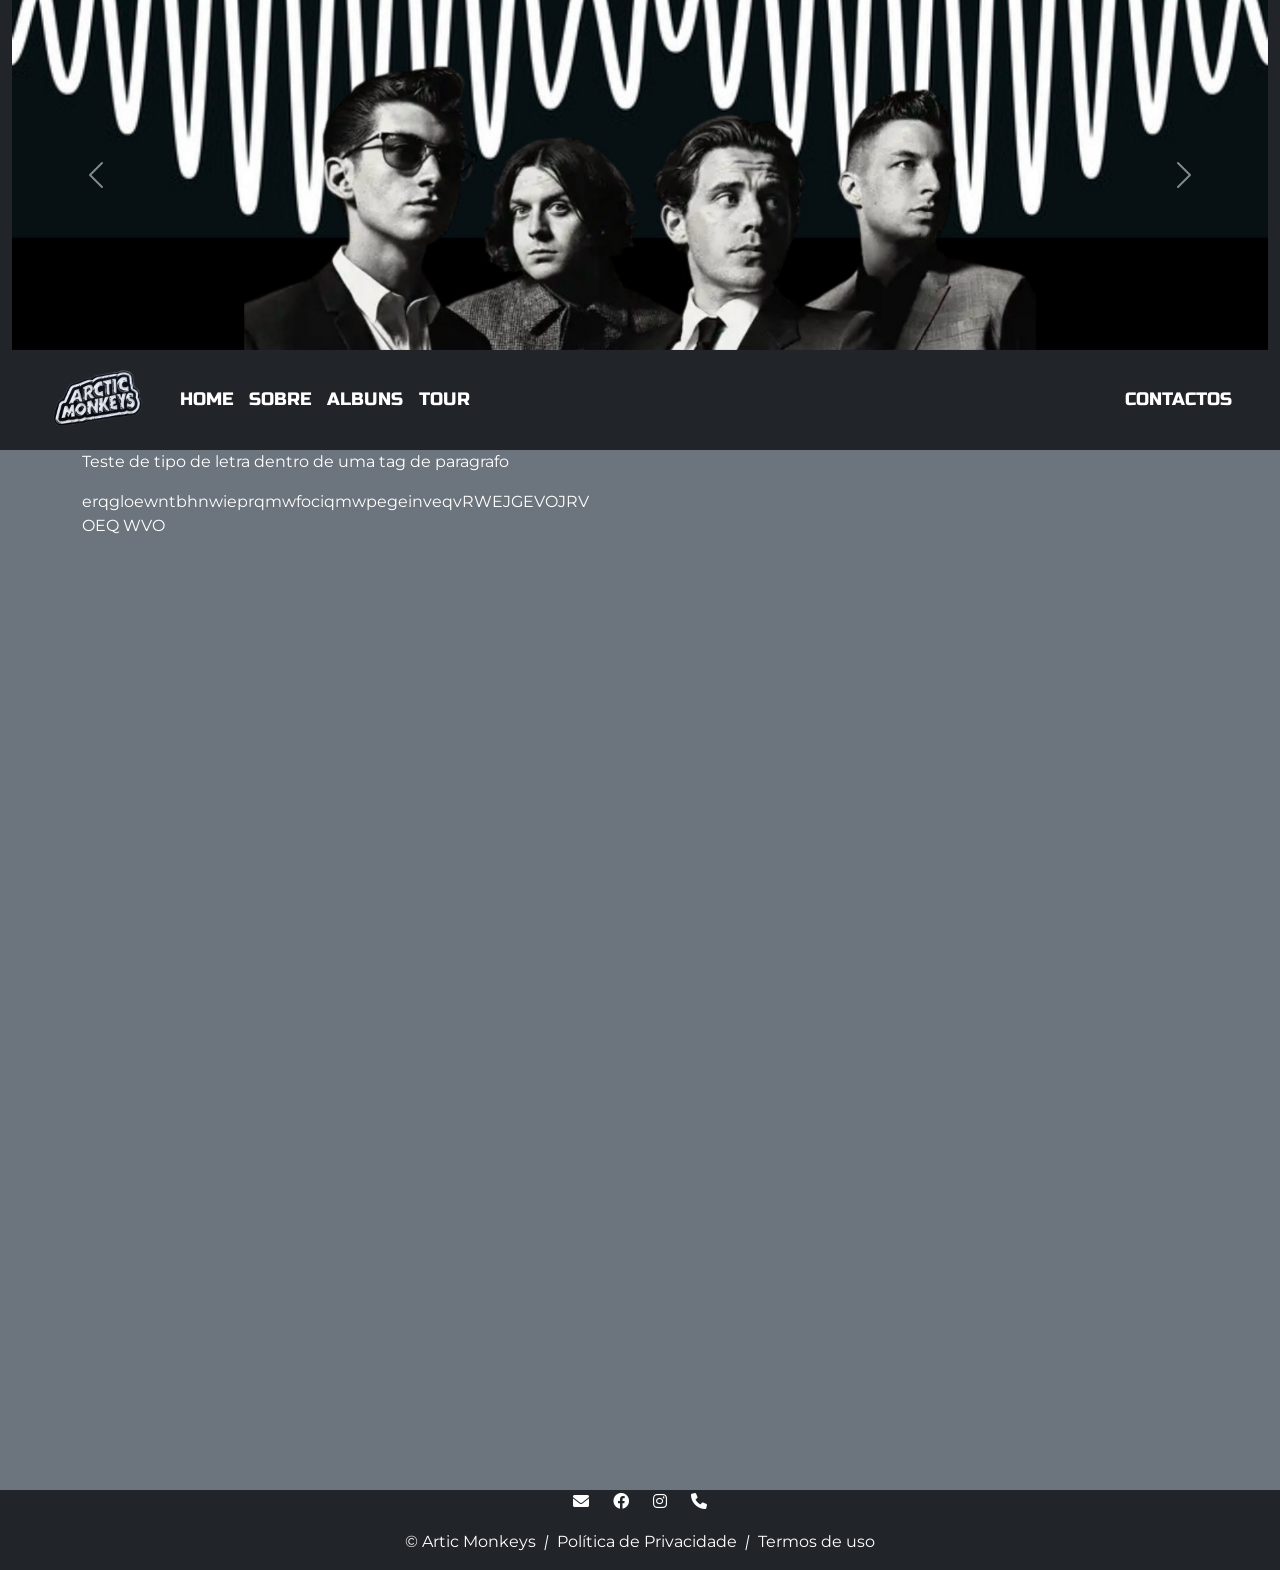
==== index.html @ 1185bc45 "Add files via upload" ====
<!DOCTYPE html>
<html lang="pt">
    <head>
        <meta charset="utf-8">
        <meta name="viewport" content="width=device-width, initial-scale=1.0">

        <title>Artic Monkeys</title>

        <link href="https://cdn.jsdelivr.net/npm/bootstrap@5.3.3/dist/css/bootstrap.min.css" rel="stylesheet" integrity="sha384-QWTKZyjpPEjISv5WaRU9OFeRpok6YctnYmDr5pNlyT2bRjXh0JMhjY6hW+ALEwIH" crossorigin="anonymous">
        <link rel="stylesheet" href="css/styles.css">
        <link href="https://cdnjs.cloudflare.com/ajax/libs/font-awesome/6.0.0-beta3/css/all.min.css" rel="stylesheet">
    </head>

    <body class="text-bg-secondary">

        <header>
            <div class="container-fluid bg-dark">
                <div class="row">
                    <div id="carouselAutoplaying" class="carousel slide" data-bs-ride="carousel">
                        <div class="carousel-inner">
                            <div class="carousel-item active">
                                <img src="imagens/artic-and-logo.jpeg" class="d-block w-100" alt="Sobre os Arctic Monkeys">
                            </div>
                            <div class="carousel-item">
                                <img src="imagens/Arctic-Monkeys-Album.jpeg" class="d-block w-100" alt="Arctic Monkeys Albuns">
                            </div>
                            <div class="carousel-item">
                                <img src="imagens/arctic-monkeys-alive.jpeg" class="d-block w-100" alt="Arctic Monkeys Tour">
                            </div>
                        </div>
                        <button class="carousel-control-prev" type="button" data-bs-target="#carouselAutoplaying" data-bs-slide="prev">
                            <span class="carousel-control-prev-icon" aria-hidden="true"></span>
                            <span class="visually-hidden">Previous</span>
                        </button>
                        <button class="carousel-control-next" type="button" data-bs-target="#carouselAutoplaying" data-bs-slide="next">
                            <span class="carousel-control-next-icon" aria-hidden="true"></span>
                            <span class="visually-hidden">Next</span>
                        </button>
                    </div>
                </div>
            </div>
        </header>
        <nav class="navbar navbar-expand-lg navbar-dark bg-dark py-0 sticky-top">
            <ul class="navbar-nav list-unstyled align-items-center ps-5 gap-3 w-100">
                <li class="nav-item"><a href="index.html" class="navbar-brand"><img src="imagens/arctic_monkeys_logo.png" alt="Logo" width="100"></a></li>
                <li class="nav-item"><a href="index.html" class="link-navbar">HOME</a></li>
                <li class="nav-item"><a href="sobre.html" class="link-navbar">SOBRE</a></li>
                <li class="nav-item"><a href="albuns.html" class="link-navbar">ALBUNS</a></li>
                <li class="nav-item"><a href="tour.html" class="link-navbar">TOUR</a></li>
                <li class="nav-item ms-auto me-5"><a href="contactos.html" class="link-navbar">CONTACTOS</a></li>
            </ul>
        </nav>
        
        <main class="container">
            <p>Teste de tipo de letra dentro de uma tag de paragrafo</p>
            <div style="width:300px; height:1000px;">erqgloewntbhnwieprqmwfociqmwpegeinveqvRWEJGEVOJRV OEQ WVO</div>
            
        </main>

        <footer class="bg-dark text-white">
            <div class="container-fluid text-center">
                <div class="flex-row">
                    <nav class="col-12">
                        <ul class="list-unstyled d-flex justify-content-center gap-4">
                            <li><a href="mailto:games_place@mail.com" aria-label="Enviar email"  class="navbar-brand"><i class='fas fa-envelope'></i></a></li>
                            <li><a href="https://www.facebook.com/" aria-label="Facebook"  class="navbar-brand"><i class='fab fa-facebook'></i></a></li>
                            <li><a href="https://www.instagram.com/" aria-label="Instagram"  class="navbar-brand"><i class='fab fa-instagram'></i></a></li>
                            <li><a href="https://wa.me/912345678" aria-label="Contacto telefónico"  class="navbar-brand"><i class="fas fa-phone"></i></a></li>
                        </ul>
                    </nav>
                </div>
            </div>
            <div class="container-fluid">
                <div class="flex-row">
                    <div class="col-12 d-inline-flex justify-content-center">
                        <p>&copy; Artic Monkeys </p>
                        <i class="px-2"> | </i>
                        <a href="#"  class="text-white text-decoration-none">Política de Privacidade </a>
                        <i class="px-2"> | </i>
                        <a href="#"  class="text-white text-decoration-none">Termos de uso</a>
                    </div>
                </div>
            </div>
        </footer>
        <!-- Scripts JavaScript do Bootstrap via CDN -->
        <script src="https://cdn.jsdelivr.net/npm/bootstrap@5.3.3/dist/js/bootstrap.bundle.min.js" integrity="sha384-YvpcrYf0tY3lHB60NNkmXc5s9fDVZLESaAA55NDzOxhy9GkcIdslK1eN7N6jIeHz" crossorigin="anonymous"></script>
    </body>
</html>
---- css/styles.css ----
@import url('https://fonts.googleapis.com/css2?family=Edu+SA+Hand:wght@400..700&family=Montserrat:ital,wght@0,100..900;1,100..900&family=Oswald:wght@200..700&family=Russo+One&display=swap');

/* Super base */
*{
    margin:0;
    padding:0;
    box-sizing: border-box;
}

body {
    font-family: 'Montserrat', cursive;
}

/*carousel do header*/

.carousel-item img {
    height: 350px;
    object-fit: cover;
}

/* Navbar */

.nav {
    position: sticky;
    z-index: 1030;
}

.link-navbar{
    font-family:"Russo One", sans-serif;
    font-size:1.1em;
    text-decoration: none;
    color:white;
    transition: color 0.3s ease, text-decoration 0.3s ease;
}

.link-navbar:hover{
    color:rgb(178, 34, 34);
    text-decoration:underline;
}
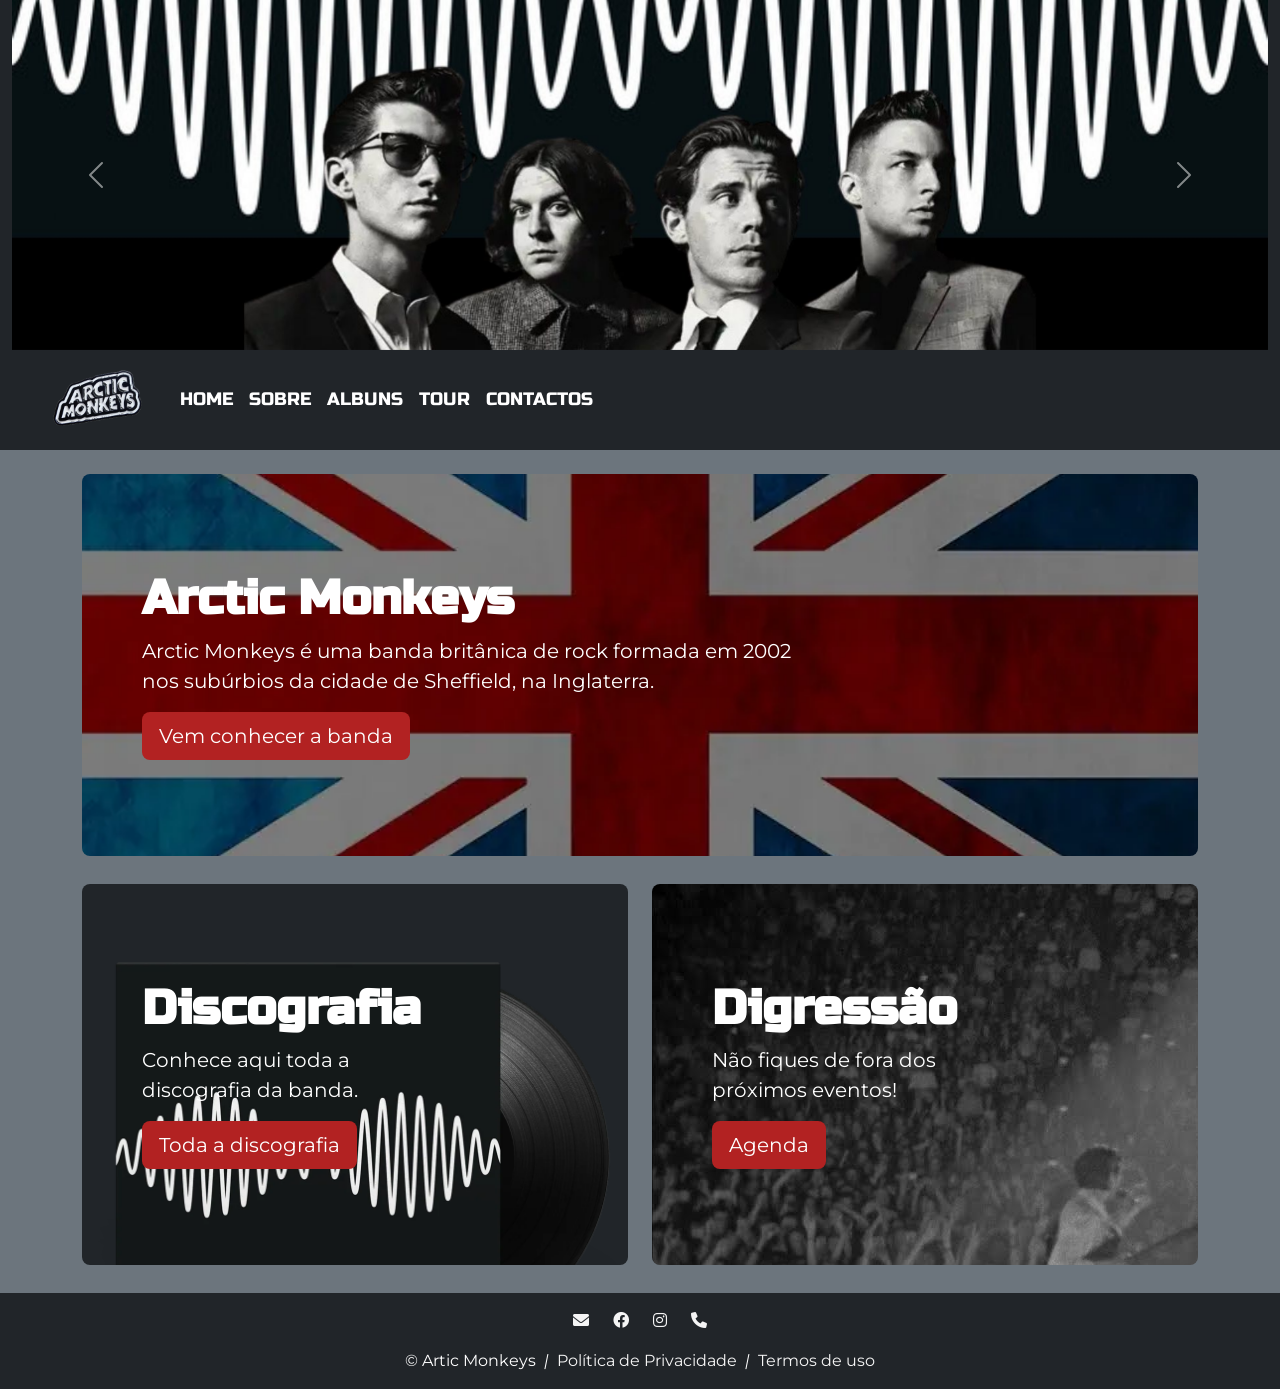
==== commit dacb5805: "index finalizado" ====
--- a/index.html
+++ b/index.html
@@ -40,6 +40,9 @@
                 </div>
             </div>
         </header>
+        <button class="menu-toggle" aria-label="Abrir Menu" aria-expanded="false">
+            <i class="fa fa-bars"></i>
+        </button>
         <nav class="navbar navbar-expand-lg navbar-dark bg-dark py-0 sticky-top">
             <ul class="navbar-nav list-unstyled align-items-center ps-5 gap-3 w-100">
                 <li class="nav-item"><a href="index.html" class="navbar-brand"><img src="imagens/arctic_monkeys_logo.png" alt="Logo" width="100"></a></li>
@@ -47,25 +50,58 @@
                 <li class="nav-item"><a href="sobre.html" class="link-navbar">SOBRE</a></li>
                 <li class="nav-item"><a href="albuns.html" class="link-navbar">ALBUNS</a></li>
                 <li class="nav-item"><a href="tour.html" class="link-navbar">TOUR</a></li>
-                <li class="nav-item ms-auto me-5"><a href="contactos.html" class="link-navbar">CONTACTOS</a></li>
+                <li class="nav-item"><a href="contactos.html" class="link-navbar">CONTACTOS</a></li>
             </ul>
         </nav>
         
-        <main class="container">
-            <p>Teste de tipo de letra dentro de uma tag de paragrafo</p>
-            <div style="width:300px; height:1000px;">erqgloewntbhnwieprqmwfociqmwpegeinveqvRWEJGEVOJRV OEQ WVO</div>
-            
+        <main>
+            <section id="sobre" class="container mt-4">
+                <div class="row">
+                    <div class="col-12">
+                        <div class="p-5 mb-4 bg-dark rounded-3" style="background-image: url(imagens/flag_dark.webp); background-size: cover; background-position: center;">
+                            <div class="container-fluid py-5">
+                                <h1 class="display-5 fw-bold">Arctic Monkeys</h1>
+                                <p class="col-md-8 fs-5">Arctic Monkeys é uma banda britânica de rock formada em 2002 nos subúrbios da cidade de Sheffield, na Inglaterra.</p>
+                                <a href="sobre.html"><button class="btn std-btn btn-lg" type="button">Vem conhecer a banda</button></a>
+                            </div>
+                        </div>
+                    </div>
+                </div>
+            </section>
+
+            <section id="trabalhos" class="container my-1">
+                <div class="row">
+                    <div class="col-12 col-lg-6">
+                        <div class="p-5 mb-4 bg-dark rounded-3" style="background-image:url(imagens/AMLP.webp); background-size:cover;">
+                            <div class="container-fluid py-5">
+                                <h1 class="display-5 fw-bold">Discografia</h1>
+                                <p class="col-md-8 fs-5">Conhece aqui toda a discografia da banda.</p>
+                                <a href="albuns.html"><button class="btn std-btn btn-lg" type="button">Toda a discografia</button></a>
+                            </div>
+                        </div>
+                    </div>
+                    <div class="col-12 col-lg-6">
+                        <div class="p-5 mb-4 rounded-3" style="background-image:url(imagens/concerto.jpeg);">
+                            <div class="container-fluid py-5">
+                                <h1 class="display-5 fw-bold">Digressão</h1>
+                                <p class="col-md-8 fs-5">Não fiques de fora dos próximos eventos!</p>
+                                <a href="tour.html"><button class="btn std-btn btn-lg" type="button">Agenda</button></a>
+                            </div>
+                        </div>
+                    </div>
+                </div>
+            </section>
         </main>
 
-        <footer class="bg-dark text-white">
+        <footer class="bg-dark text-white pt-3">
             <div class="container-fluid text-center">
                 <div class="flex-row">
                     <nav class="col-12">
                         <ul class="list-unstyled d-flex justify-content-center gap-4">
-                            <li><a href="mailto:games_place@mail.com" aria-label="Enviar email"  class="navbar-brand"><i class='fas fa-envelope'></i></a></li>
-                            <li><a href="https://www.facebook.com/" aria-label="Facebook"  class="navbar-brand"><i class='fab fa-facebook'></i></a></li>
-                            <li><a href="https://www.instagram.com/" aria-label="Instagram"  class="navbar-brand"><i class='fab fa-instagram'></i></a></li>
-                            <li><a href="https://wa.me/912345678" aria-label="Contacto telefónico"  class="navbar-brand"><i class="fas fa-phone"></i></a></li>
+                            <li><a href="mailto:games_place@mail.com" aria-label="Enviar email"><i class='fas fa-envelope'></i></a></li>
+                            <li><a href="https://www.facebook.com/" aria-label="Facebook" ><i class='fab fa-facebook'></i></a></li>
+                            <li><a href="https://www.instagram.com/" aria-label="Instagram"><i class='fab fa-instagram'></i></a></li>
+                            <li><a href="https://wa.me/912345678" aria-label="Contacto telefónico"><i class="fas fa-phone"></i></a></li>
                         </ul>
                     </nav>
                 </div>
@@ -75,9 +111,9 @@
                     <div class="col-12 d-inline-flex justify-content-center">
                         <p>&copy; Artic Monkeys </p>
                         <i class="px-2"> | </i>
-                        <a href="#"  class="text-white text-decoration-none">Política de Privacidade </a>
+                        <a href="#">Política de Privacidade </a>
                         <i class="px-2"> | </i>
-                        <a href="#"  class="text-white text-decoration-none">Termos de uso</a>
+                        <a href="#">Termos de uso</a>
                     </div>
                 </div>
             </div>
--- a/css/styles.css
+++ b/css/styles.css
@@ -11,6 +11,10 @@
     font-family: 'Montserrat', cursive;
 }
 
+h1, h2, h3, h4{
+    font-family: "Russo One", sans-serif;
+}
+
 /*carousel do header*/
 
 .carousel-item img {
@@ -19,6 +23,14 @@
 }
 
 /* Navbar */
+
+.menu-toggle {
+  display: none;
+  font-size: 24px;
+  background: none;
+  border: none;
+  cursor: pointer;
+}
 
 .nav {
     position: sticky;
@@ -37,3 +49,46 @@
     color:rgb(178, 34, 34);
     text-decoration:underline;
 }
+
+.margem-cabecalho{
+    margin-bottom:140px;
+}
+
+/* Footer */
+
+footer a{
+    color:whitesmoke;
+    text-decoration: none;
+    transition: color 0.3s ease;
+}
+
+footer a:hover{
+    color:rgb(178, 34, 34);
+}
+
+/* Jumbotrons do index.html */
+
+.std-btn{
+    background-color:rgb(178, 34, 34);
+    color:white;
+    transition:background-color 0.4s ease, color 0.4s ease;
+}
+
+.std-btn:hover{
+    background-color:whitesmoke;
+    color:rgb(178, 34, 34);
+}
+
+
+  /* Responsividade */
+
+@media (max-width:768px){
+    header .carousel{
+        display:none;
+    }
+
+    .link-navbar{
+        font-size:1em;
+    }
+
+}
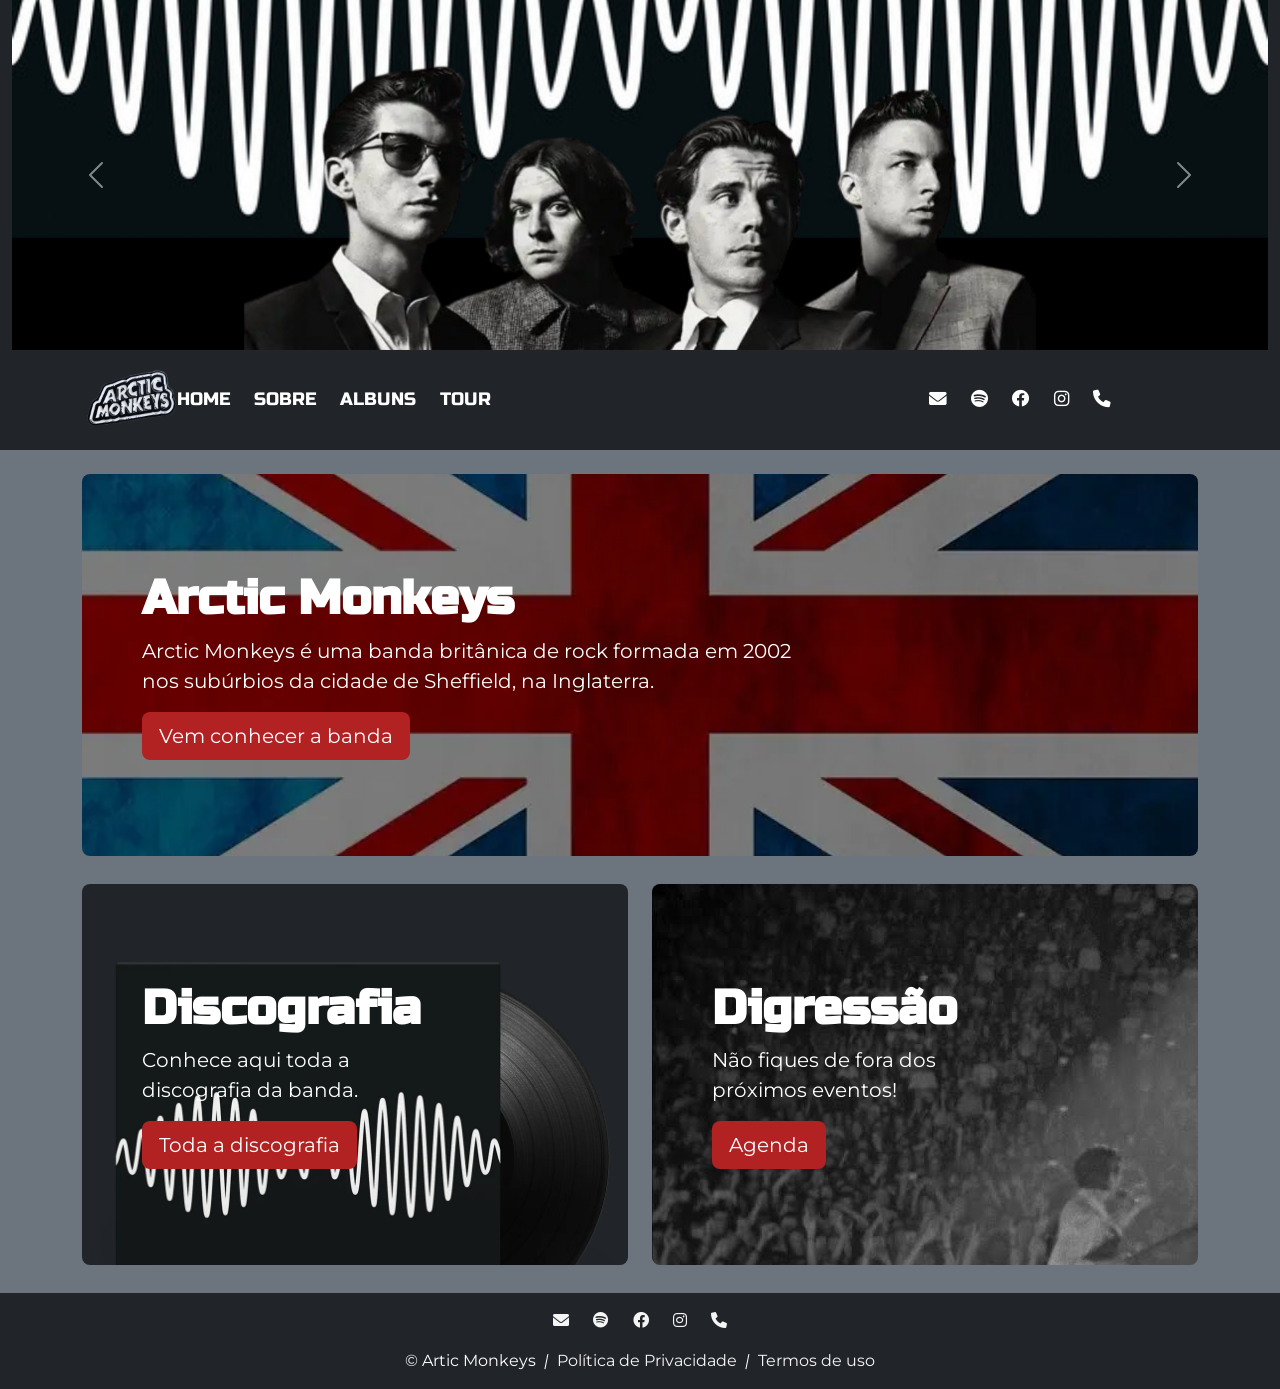
==== commit c1d77a6e: "navbar finalmente pronta e responsiva" ====
--- a/index.html
+++ b/index.html
@@ -40,19 +40,35 @@
                 </div>
             </div>
         </header>
-        <button class="menu-toggle" aria-label="Abrir Menu" aria-expanded="false">
-            <i class="fa fa-bars"></i>
-        </button>
-        <nav class="navbar navbar-expand-lg navbar-dark bg-dark py-0 sticky-top">
-            <ul class="navbar-nav list-unstyled align-items-center ps-5 gap-3 w-100">
-                <li class="nav-item"><a href="index.html" class="navbar-brand"><img src="imagens/arctic_monkeys_logo.png" alt="Logo" width="100"></a></li>
-                <li class="nav-item"><a href="index.html" class="link-navbar">HOME</a></li>
-                <li class="nav-item"><a href="sobre.html" class="link-navbar">SOBRE</a></li>
-                <li class="nav-item"><a href="albuns.html" class="link-navbar">ALBUNS</a></li>
-                <li class="nav-item"><a href="tour.html" class="link-navbar">TOUR</a></li>
-                <li class="nav-item"><a href="contactos.html" class="link-navbar">CONTACTOS</a></li>
-            </ul>
-        </nav>
+        
+        <section id="navegacao" class="container-fluid bg-dark  sticky-top">
+            <div class="container">    
+                <div class="row align-items-center">
+                    <div class="col-12 col-lg-1 align-items-center justify-content-center logo">
+                        <a href="index.html" class="navbar-brand mb-0"><img src="imagens/arctic_monkeys_logo.png" alt="Logo" width="100"></a>
+                    </div>
+                    <div class="col-12 col-lg-7 align-items-center">
+                        <nav class="navbar navbar-expand-lg navbar-dark bg-dark py-0 w-100">    
+                            <ul class="navbar-nav flex-row list-unstyled align-items-center justify-content-center gap-4 mb-0">
+                                <li class="nav-item"><a href="index.html" class="link-navbar">HOME</a></li>
+                                <li class="nav-item"><a href="sobre.html" class="link-navbar">SOBRE</a></li>
+                                <li class="nav-item"><a href="albuns.html" class="link-navbar">ALBUNS</a></li>
+                                <li class="nav-item"><a href="tour.html" class="link-navbar">TOUR</a></li>
+                            </ul>
+                        </nav>
+                    </div>
+                    <div class="col-12 col-lg-4 nav-redes">    
+                        <ul class="list-unstyled d-flex justify-content-center align-items-center gap-4 mb-0">
+                            <li><a href="contactos.html" class="link-navbar" aria-label="Enviar email"><i class='fas fa-envelope'></i></a></li>
+                            <li><a href="https://open.spotify.com/intl-pt/artist/7Ln80lUS6He07XvHI8qqHH?si=20RBZOGsSGivH9piOeujtA" class="link-navbar" aria-label="Spotify" ><i class='fab fa-spotify'></i></a></li>
+                            <li><a href="https://www.facebook.com/ArcticMonkeys/" class="link-navbar" aria-label="Facebook" ><i class='fab fa-facebook'></i></a></li>
+                            <li><a href="https://www.instagram.com/arcticmonkeys/" class="link-navbar" aria-label="Instagram"><i class='fab fa-instagram'></i></a></li>
+                            <li><a href="https://wa.me/912345678" class="link-navbar" aria-label="Contacto telefónico"><i class="fas fa-phone"></i></a></li>
+                        </ul>
+                    </div>   
+                </div>
+            </div>
+        </section>
         
         <main>
             <section id="sobre" class="container mt-4">
@@ -99,8 +115,9 @@
                     <nav class="col-12">
                         <ul class="list-unstyled d-flex justify-content-center gap-4">
                             <li><a href="mailto:games_place@mail.com" aria-label="Enviar email"><i class='fas fa-envelope'></i></a></li>
-                            <li><a href="https://www.facebook.com/" aria-label="Facebook" ><i class='fab fa-facebook'></i></a></li>
-                            <li><a href="https://www.instagram.com/" aria-label="Instagram"><i class='fab fa-instagram'></i></a></li>
+                            <li><a href="https://open.spotify.com/intl-pt/artist/7Ln80lUS6He07XvHI8qqHH?si=20RBZOGsSGivH9piOeujtA" aria-label="Spotify" ><i class='fab fa-spotify'></i></a></li>
+                            <li><a href="https://www.facebook.com/ArcticMonkeys/" aria-label="Facebook" ><i class='fab fa-facebook'></i></a></li>
+                            <li><a href="https://www.instagram.com/arcticmonkeys/" aria-label="Instagram"><i class='fab fa-instagram'></i></a></li>
                             <li><a href="https://wa.me/912345678" aria-label="Contacto telefónico"><i class="fas fa-phone"></i></a></li>
                         </ul>
                     </nav>
--- a/css/styles.css
+++ b/css/styles.css
@@ -24,19 +24,6 @@
 
 /* Navbar */
 
-.menu-toggle {
-  display: none;
-  font-size: 24px;
-  background: none;
-  border: none;
-  cursor: pointer;
-}
-
-.nav {
-    position: sticky;
-    z-index: 1030;
-}
-
 .link-navbar{
     font-family:"Russo One", sans-serif;
     font-size:1.1em;
@@ -51,8 +38,9 @@
 }
 
 .margem-cabecalho{
-    margin-bottom:140px;
+    margin-bottom:80px;
 }
+
 
 /* Footer */
 
@@ -80,9 +68,10 @@
 }
 
 
-  /* Responsividade */
+/* Responsividade */
 
 @media (max-width:768px){
+
     header .carousel{
         display:none;
     }
@@ -91,4 +80,29 @@
         font-size:1em;
     }
 
+    .logo{
+        display:flex;
+        justify-content:center;
+    }
+
+    #navegacao nav{
+        display:inline-flex;
+        justify-content:center;
+        width:100%;
+    }
+
+    .nav-redes{
+        display:inline-flex;
+        justify-content:center;
+        width:100%;
+        margin-top: 1.5em;
+    }
+
+    #navegacao ul{
+    display:flex;
+    flex-wrap:nowrap;
+    justify-content:center;
+    align-items:center;
+    gap:10px;
+    }
 }
